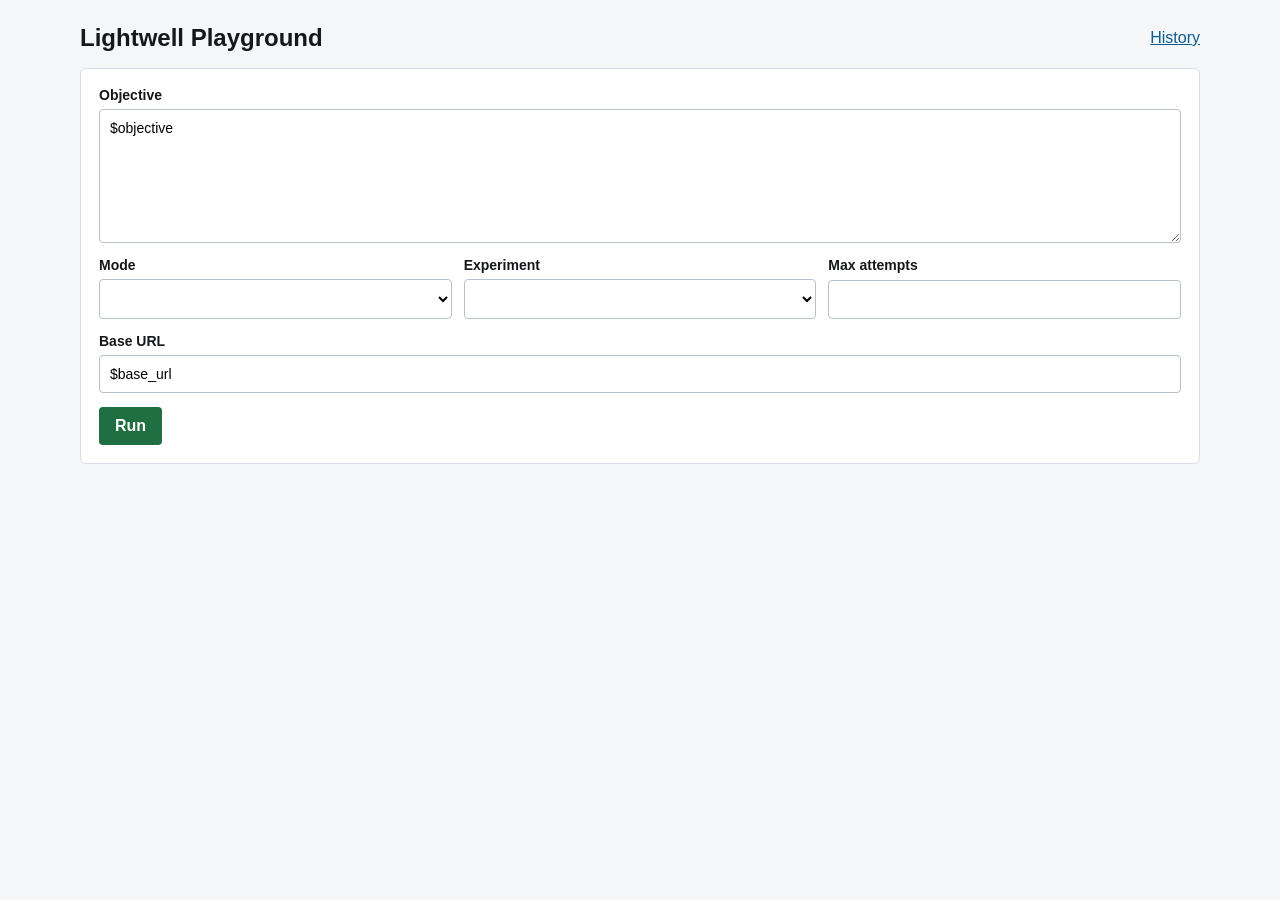
==== templates/index.html @ 3276b997 "initial commit: lightwell runtime grounded agent" ====
<!doctype html>
<html lang="en">
<head>
  <meta charset="utf-8">
  <meta name="viewport" content="width=device-width, initial-scale=1">
  <title>Lightwell Playground</title>
  <link rel="stylesheet" href="/static/style.css">
</head>
<body>
  <main class="shell">
    <header class="topbar">
      <h1>Lightwell Playground</h1>
      <nav><a href="/history">History</a></nav>
    </header>

    <form action="/run" method="post" class="panel">
      <label>
        Objective
        <textarea name="objective" rows="7" placeholder="Write Python code that prints hello">$objective</textarea>
      </label>

      <div class="grid">
        <label>
          Mode
          <select name="mode">$mode_options</select>
        </label>
        <label>
          Experiment
          <select name="experiment">$experiment_options</select>
        </label>
        <label>
          Max attempts
          <input name="max_attempts" type="number" min="1" max="5" value="$max_attempts">
        </label>
      </div>

      <label>
        Base URL
        <input name="base_url" value="$base_url">
      </label>

      <button type="submit">Run</button>
    </form>
  </main>
</body>
</html>
---- static/style.css ----
* {
  box-sizing: border-box;
}

body {
  margin: 0;
  background: #f5f6f8;
  color: #15171a;
  font-family: Arial, Helvetica, sans-serif;
}

a {
  color: #0a5d8f;
}

.shell {
  width: min(1120px, calc(100% - 32px));
  margin: 24px auto;
}

.topbar {
  display: flex;
  align-items: center;
  justify-content: space-between;
  gap: 16px;
  margin-bottom: 16px;
}

.topbar h1 {
  font-size: 24px;
  margin: 0;
}

.topbar nav {
  display: flex;
  gap: 12px;
}

.panel {
  background: #ffffff;
  border: 1px solid #d9dee7;
  border-radius: 6px;
  padding: 18px;
  margin-bottom: 16px;
}

label {
  display: grid;
  gap: 6px;
  margin-bottom: 14px;
  font-size: 14px;
  font-weight: 700;
}

textarea,
select,
input {
  width: 100%;
  border: 1px solid #b8c0cc;
  border-radius: 4px;
  padding: 10px;
  font: inherit;
  font-weight: 400;
  background: #ffffff;
}

textarea {
  resize: vertical;
}

button {
  border: 0;
  border-radius: 4px;
  background: #1f6f43;
  color: #ffffff;
  padding: 10px 16px;
  font: inherit;
  font-weight: 700;
  cursor: pointer;
}

.grid,
.result-grid,
.two {
  display: grid;
  grid-template-columns: repeat(auto-fit, minmax(220px, 1fr));
  gap: 12px;
}

.result-grid div {
  border: 1px solid #d9dee7;
  border-radius: 4px;
  padding: 12px;
}

.result-grid span {
  display: block;
  color: #5c6675;
  font-size: 12px;
  margin-bottom: 6px;
}

pre {
  overflow: auto;
  white-space: pre-wrap;
  word-break: break-word;
  background: #101418;
  color: #eef3f7;
  border-radius: 4px;
  padding: 12px;
}

table {
  width: 100%;
  border-collapse: collapse;
}

th,
td {
  text-align: left;
  border-bottom: 1px solid #d9dee7;
  padding: 10px;
}

dl {
  display: grid;
  grid-template-columns: minmax(160px, 240px) 1fr;
  gap: 8px 16px;
  margin: 0;
}

dt {
  font-weight: 700;
}

dd {
  margin: 0;
  word-break: break-word;
}
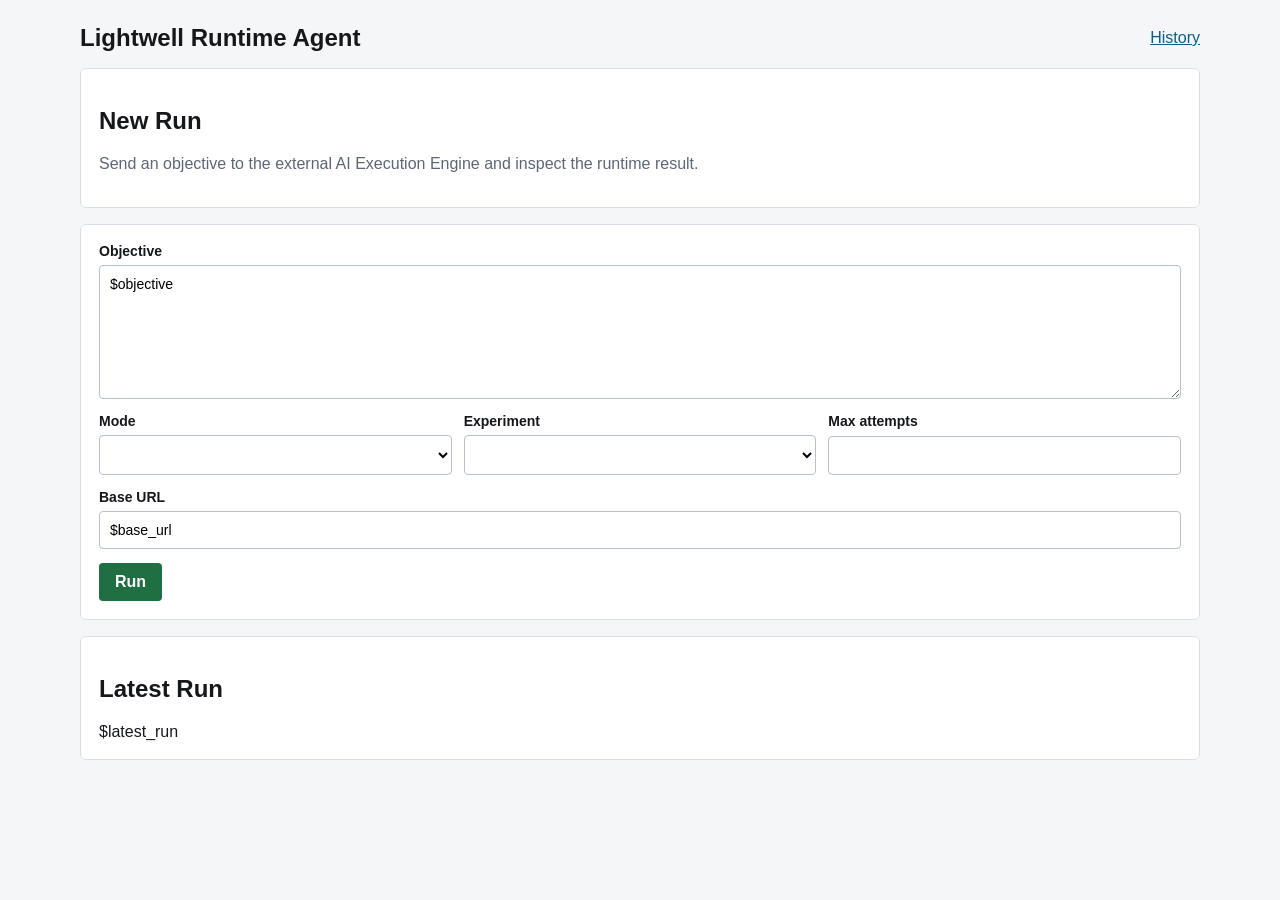
==== commit cc0aa887: "Add Lightwell run history inspection workspace" ====
--- a/templates/index.html
+++ b/templates/index.html
@@ -9,9 +9,14 @@
 <body>
   <main class="shell">
     <header class="topbar">
-      <h1>Lightwell Playground</h1>
+      <h1>Lightwell Runtime Agent</h1>
       <nav><a href="/history">History</a></nav>
     </header>
+
+    <section class="panel">
+      <h2>New Run</h2>
+      <p class="muted">Send an objective to the external AI Execution Engine and inspect the runtime result.</p>
+    </section>
 
     <form action="/run" method="post" class="panel">
       <label>
@@ -41,6 +46,11 @@
 
       <button type="submit">Run</button>
     </form>
+
+    <section class="panel">
+      <h2>Latest Run</h2>
+      $latest_run
+    </section>
   </main>
 </body>
 </html>
--- a/static/style.css
+++ b/static/style.css
@@ -11,6 +11,11 @@
 
 a {
   color: #0a5d8f;
+}
+
+.muted {
+  color: #5c6675;
+  margin-top: 4px;
 }
 
 .shell {
@@ -79,25 +84,37 @@
   cursor: pointer;
 }
 
+.clear-link {
+  display: inline-block;
+  margin-left: 12px;
+}
+
 .grid,
 .result-grid,
-.two {
+.two,
+.latest-grid {
   display: grid;
   grid-template-columns: repeat(auto-fit, minmax(220px, 1fr));
   gap: 12px;
 }
 
-.result-grid div {
+.result-grid div,
+.latest-grid div {
   border: 1px solid #d9dee7;
   border-radius: 4px;
   padding: 12px;
 }
 
-.result-grid span {
+.result-grid span,
+.latest-grid span {
   display: block;
   color: #5c6675;
   font-size: 12px;
   margin-bottom: 6px;
+}
+
+.latest-grid .wide {
+  grid-column: 1 / -1;
 }
 
 pre {
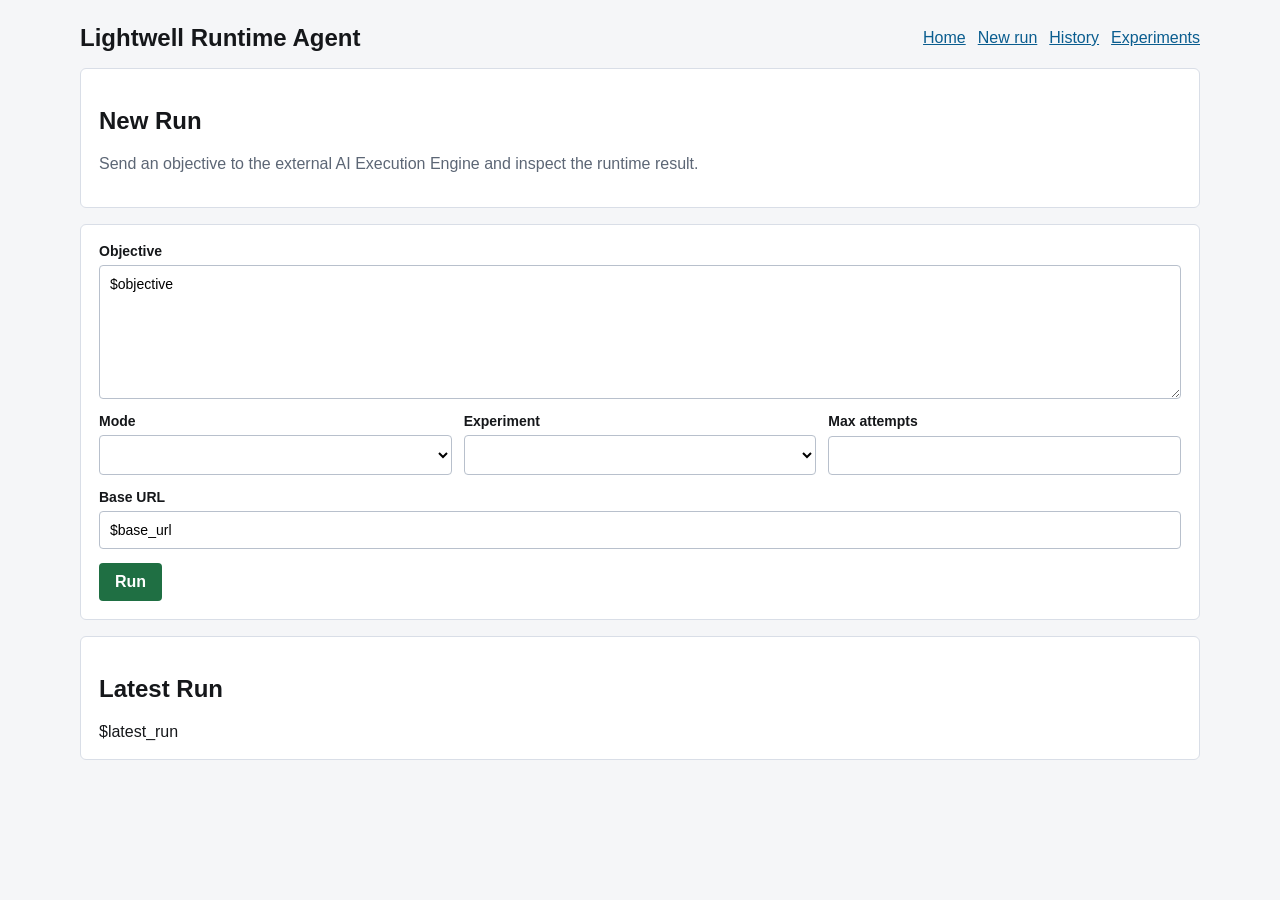
==== commit 23e53b73: "Add experiments overview" ====
--- a/templates/index.html
+++ b/templates/index.html
@@ -3,14 +3,14 @@
 <head>
   <meta charset="utf-8">
   <meta name="viewport" content="width=device-width, initial-scale=1">
-  <title>Lightwell Playground</title>
+  <title>Lightwell Runtime Agent</title>
   <link rel="stylesheet" href="/static/style.css">
 </head>
 <body>
   <main class="shell">
     <header class="topbar">
       <h1>Lightwell Runtime Agent</h1>
-      <nav><a href="/history">History</a></nav>
+      <nav><a href="/">Home</a><a href="/">New run</a><a href="/history">History</a><a href="/experiments">Experiments</a></nav>
     </header>
 
     <section class="panel">
--- a/static/style.css
+++ b/static/style.css
@@ -154,3 +154,9 @@
   margin: 0;
   word-break: break-word;
 }
+
+.attempt-block {
+  border-top: 1px solid #d9dee7;
+  padding-top: 14px;
+  margin-top: 14px;
+}
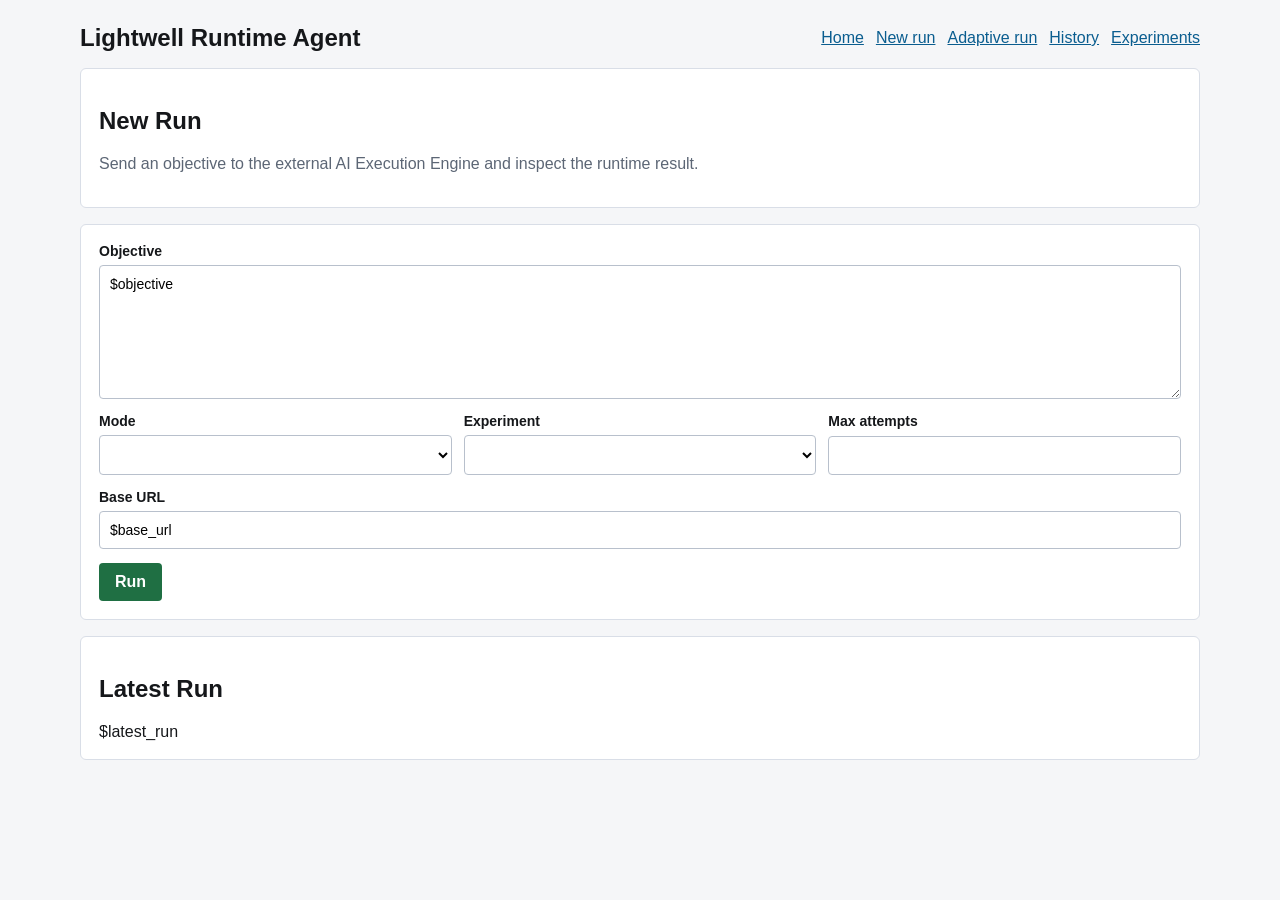
==== commit e481879d: "feat: add adaptive run endpoint and update navigation links across the application" ====
--- a/templates/index.html
+++ b/templates/index.html
@@ -10,7 +10,7 @@
   <main class="shell">
     <header class="topbar">
       <h1>Lightwell Runtime Agent</h1>
-      <nav><a href="/">Home</a><a href="/">New run</a><a href="/history">History</a><a href="/experiments">Experiments</a></nav>
+      <nav><a href="/">Home</a><a href="/">New run</a><a href="/adaptive-run">Adaptive run</a><a href="/history">History</a><a href="/experiments">Experiments</a></nav>
     </header>
 
     <section class="panel">
--- a/static/style.css
+++ b/static/style.css
@@ -84,6 +84,15 @@
   cursor: pointer;
 }
 
+button:disabled {
+  cursor: wait;
+  opacity: 0.7;
+}
+
+.hidden {
+  display: none;
+}
+
 .clear-link {
   display: inline-block;
   margin-left: 12px;
@@ -117,6 +126,10 @@
   grid-column: 1 / -1;
 }
 
+.result-grid .wide {
+  grid-column: 1 / -1;
+}
+
 pre {
   overflow: auto;
   white-space: pre-wrap;
@@ -160,3 +173,94 @@
   padding-top: 14px;
   margin-top: 14px;
 }
+
+.status-panel {
+  font-family: Consolas, "Courier New", monospace;
+}
+
+.status-panel.loading {
+  border-color: #b8c0cc;
+}
+
+.status-panel.success {
+  border-color: #6fa981;
+}
+
+.status-panel.error {
+  border-color: #c56a6a;
+  color: #8a1f1f;
+}
+
+.adaptive-timeline {
+  display: grid;
+  gap: 14px;
+  margin-top: 16px;
+}
+
+.adaptive-attempt {
+  display: grid;
+  grid-template-columns: 36px 1fr;
+  gap: 12px;
+}
+
+.attempt-marker {
+  display: grid;
+  place-items: center;
+  width: 32px;
+  height: 32px;
+  border-radius: 50%;
+  background: #5c6675;
+  color: #ffffff;
+  font-weight: 700;
+}
+
+.adaptive-attempt.success .attempt-marker {
+  background: #1f6f43;
+}
+
+.adaptive-attempt.failure .attempt-marker {
+  background: #9b2c2c;
+}
+
+.attempt-body {
+  border: 1px solid #d9dee7;
+  border-radius: 6px;
+  padding: 14px;
+  background: #ffffff;
+}
+
+.attempt-heading {
+  display: flex;
+  justify-content: space-between;
+  gap: 12px;
+  align-items: baseline;
+  margin-bottom: 12px;
+}
+
+.attempt-heading h3 {
+  margin: 0;
+}
+
+.attempt-heading strong {
+  font-family: Consolas, "Courier New", monospace;
+  font-size: 13px;
+}
+
+code {
+  font-family: Consolas, "Courier New", monospace;
+}
+
+@media (max-width: 700px) {
+  .topbar {
+    align-items: flex-start;
+    flex-direction: column;
+  }
+
+  .topbar nav {
+    flex-wrap: wrap;
+  }
+
+  .adaptive-attempt {
+    grid-template-columns: 1fr;
+  }
+}
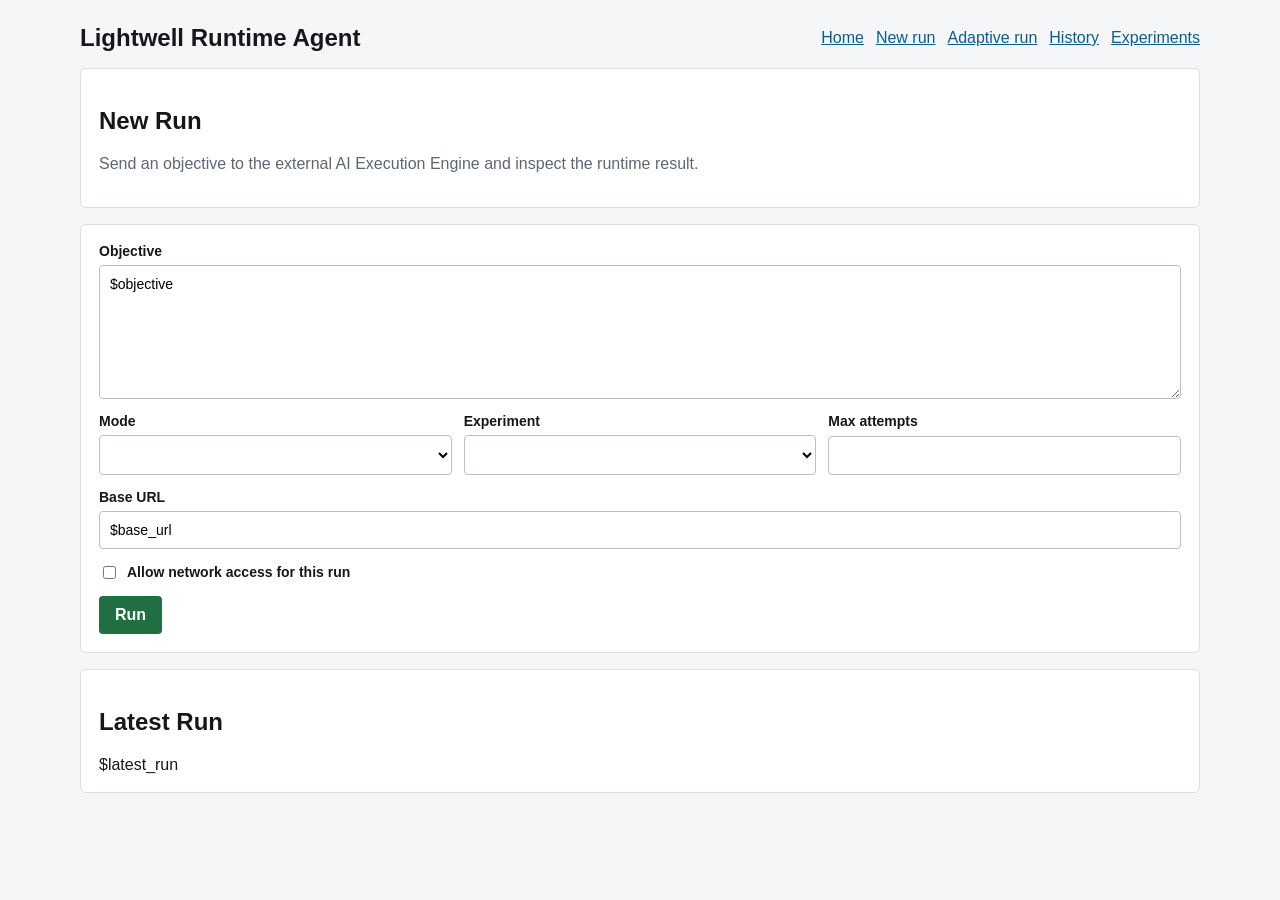
==== commit f5511592: "feat: add allow network access option to adaptive run form and update related functionality" ====
--- a/templates/index.html
+++ b/templates/index.html
@@ -44,6 +44,11 @@
         <input name="base_url" value="$base_url">
       </label>
 
+      <label class="checkbox-label">
+        <input name="allow_network" type="checkbox" value="true">
+        Allow network access for this run
+      </label>
+
       <button type="submit">Run</button>
     </form>
 
--- a/static/style.css
+++ b/static/style.css
@@ -49,12 +49,29 @@
   margin-bottom: 16px;
 }
 
+.hero-panel h2 {
+  margin: 0 0 6px;
+  font-size: 28px;
+  line-height: 1.2;
+}
+
 label {
   display: grid;
   gap: 6px;
   margin-bottom: 14px;
   font-size: 14px;
   font-weight: 700;
+}
+
+.checkbox-label {
+  display: flex;
+  align-items: center;
+  gap: 8px;
+  font-weight: 700;
+}
+
+.checkbox-label input {
+  width: auto;
 }
 
 textarea,
@@ -198,9 +215,7 @@
 }
 
 .adaptive-attempt {
-  display: grid;
-  grid-template-columns: 36px 1fr;
-  gap: 12px;
+  display: block;
 }
 
 .attempt-marker {
@@ -229,21 +244,167 @@
   background: #ffffff;
 }
 
+.adaptive-attempt.success .attempt-body {
+  border-color: #b7d7c0;
+  background: #f6fbf7;
+}
+
+.adaptive-attempt.failure .attempt-body {
+  border-color: #e2b8b8;
+  background: #fff7f7;
+}
+
 .attempt-heading {
   display: flex;
   justify-content: space-between;
   gap: 12px;
-  align-items: baseline;
+  align-items: flex-start;
   margin-bottom: 12px;
 }
 
 .attempt-heading h3 {
   margin: 0;
+  font-size: 18px;
 }
 
 .attempt-heading strong {
   font-family: Consolas, "Courier New", monospace;
   font-size: 13px;
+}
+
+.attempt-badges {
+  display: flex;
+  flex-wrap: wrap;
+  justify-content: flex-end;
+  gap: 6px;
+}
+
+.attempt-summary {
+  display: grid;
+  grid-template-columns: 96px 1fr;
+  gap: 8px 14px;
+  margin: 0;
+}
+
+.attempt-summary dt {
+  color: #5c6675;
+  font-size: 13px;
+}
+
+.attempt-summary dd {
+  font-family: Consolas, "Courier New", monospace;
+  font-size: 13px;
+  line-height: 1.45;
+}
+
+.attempt-summary pre {
+  margin: 0;
+}
+
+.attempt-evidence {
+  display: grid;
+  gap: 8px;
+  margin-top: 14px;
+}
+
+.attempt-details {
+  border: 1px solid #d9dee7;
+  border-radius: 4px;
+  background: #ffffff;
+}
+
+.attempt-details summary {
+  cursor: pointer;
+  padding: 10px 12px;
+  color: #26313f;
+  font-family: Consolas, "Courier New", monospace;
+  font-size: 13px;
+  font-weight: 700;
+}
+
+.attempt-details pre {
+  margin: 0;
+  border-top: 1px solid #d9dee7;
+  border-radius: 0 0 4px 4px;
+}
+
+.status-pill {
+  display: inline-flex;
+  align-items: center;
+  border: 1px solid #b8c0cc;
+  border-radius: 999px;
+  padding: 4px 9px;
+  font-family: Consolas, "Courier New", monospace;
+  font-size: 12px;
+  font-weight: 700;
+}
+
+.status-pill.success {
+  border-color: #9ec9aa;
+  background: #eef8f1;
+  color: #1f6f43;
+}
+
+.status-pill.error {
+  border-color: #d9a0a0;
+  background: #fff1f1;
+  color: #8a1f1f;
+}
+
+.final-result {
+  border: 1px solid #d9dee7;
+  border-radius: 6px;
+  padding: 14px;
+  margin-top: 16px;
+}
+
+.final-result.success {
+  border-color: #b7d7c0;
+  background: #f6fbf7;
+}
+
+.final-result.failure {
+  border-color: #e2b8b8;
+  background: #fff7f7;
+}
+
+.final-result h3 {
+  margin: 0 0 12px;
+}
+
+.badge {
+  display: inline-block;
+  border: 1px solid #b8c0cc;
+  border-radius: 999px;
+  padding: 4px 8px;
+  background: #f5f6f8;
+  color: #15171a;
+  font-family: Consolas, "Courier New", monospace;
+  font-size: 12px;
+  font-weight: 700;
+  line-height: 1.2;
+}
+
+.badge-error {
+  border-color: #c56a6a;
+  background: #fff5f5;
+  color: #8a1f1f;
+}
+
+.badge-strategy {
+  border-color: #8aa6c8;
+  background: #f3f8ff;
+  color: #1e4f7a;
+}
+
+.badge-label {
+  border-color: #9eb5a7;
+  background: #f3faf5;
+  color: #1f6f43;
+}
+
+.output-block pre {
+  margin-bottom: 0;
 }
 
 code {
@@ -260,7 +421,7 @@
     flex-wrap: wrap;
   }
 
-  .adaptive-attempt {
+  .attempt-summary {
     grid-template-columns: 1fr;
   }
 }
